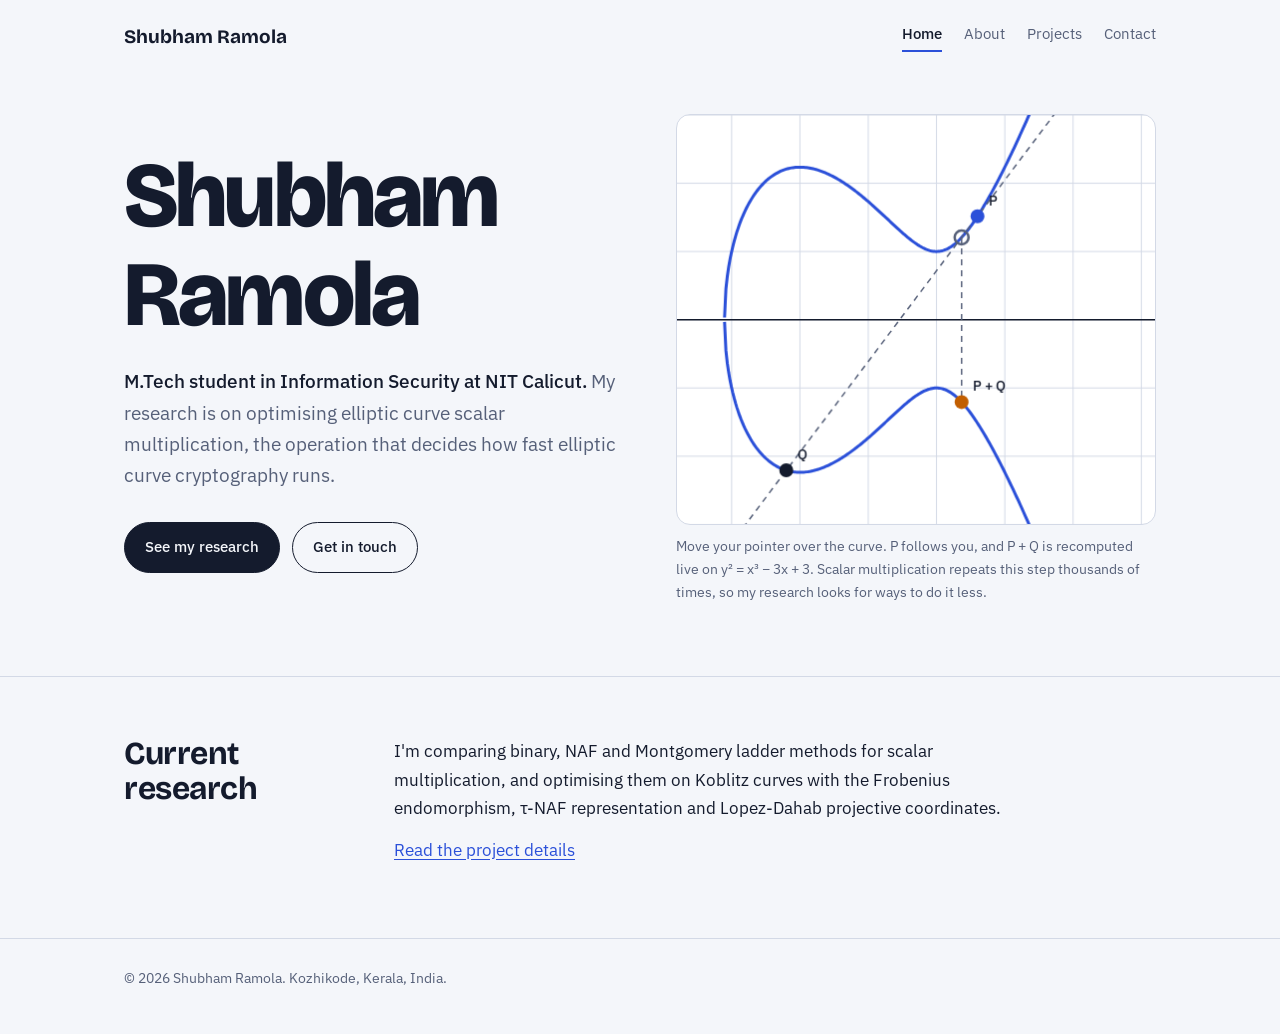
==== index.html @ 7f2e1a7a "Add files via upload" ====
<!DOCTYPE html>
<html lang="en">
<head>
<meta charset="utf-8">
<meta name="viewport" content="width=device-width, initial-scale=1, viewport-fit=cover">
<title>Shubham Ramola | Portfolio</title>
<meta name="description" content="Shubham Ramola, M.Tech CSE (Information Security) at NIT Calicut. Researching elliptic curve scalar multiplication.">
<link rel="icon" href="data:image/svg+xml,<svg xmlns='http://www.w3.org/2000/svg' viewBox='0 0 100 100'><text y='.9em' font-size='90'>🔐</text></svg>">
<link rel="preconnect" href="https://fonts.googleapis.com">
<link rel="preconnect" href="https://fonts.gstatic.com" crossorigin>
<link href="https://fonts.googleapis.com/css2?family=Bricolage+Grotesque:wght@500;700;800&family=IBM+Plex+Sans:wght@400;500&display=swap" rel="stylesheet">
<link rel="stylesheet" href="style.css">
</head>
<body>
<div class="wrap"><nav><b>Shubham Ramola</b><div><a href="index.html" aria-current="page">Home</a><a href="about.html">About</a><a href="projects.html">Projects</a><a href="contact.html">Contact</a></div></nav></div>
<div class="wrap"><header class="hero">
  <div>
    <h1>Shubham Ramola</h1>
    <p><strong>M.Tech student in Information Security at NIT Calicut.</strong> My research is on optimising elliptic curve scalar multiplication, the operation that decides how fast elliptic curve cryptography runs.</p>
    <div class="btns"><a class="btn fill" href="projects.html">See my research</a><a class="btn" href="contact.html">Get in touch</a></div>
  </div>
  <figure>
    <canvas id="c" role="img" aria-label="Interactive elliptic curve showing point addition"></canvas>
    <figcaption>Move your pointer over the curve. P follows you, and P + Q is recomputed live on y² = x³ − 3x + 3. Scalar multiplication repeats this step thousands of times, so my research looks for ways to do it less.</figcaption>
  </figure>
</header></div>
<section><div class="wrap"><h2>Current research</h2><div class="body">
  <p>I'm comparing binary, NAF and Montgomery ladder methods for scalar multiplication, and optimising them on Koblitz curves with the Frobenius endomorphism, τ-NAF representation and Lopez-Dahab projective coordinates.</p>
  <p><a href="projects.html">Read the project details</a></p>
</div></div></section>
<footer><div class="wrap">© 2026 Shubham Ramola. Kozhikode, Kerala, India.</div></footer>
<script src="main.js"></script>
</body>
</html>
---- style.css ----
:root{--bg:#F4F6FA;--surf:#FFFFFF;--ink:#141B2D;--mute:#566079;--line:#D3D9E6;--acc:#2B50D9;--hi:#C25E00}
@media (prefers-color-scheme:dark){:root:not([data-theme="light"]){--bg:#0E1320;--surf:#151C2E;--ink:#E6EAF5;--mute:#98A2BA;--line:#27314B;--acc:#86A3FF;--hi:#F5A623}}
:root[data-theme="dark"]{--bg:#0E1320;--surf:#151C2E;--ink:#E6EAF5;--mute:#98A2BA;--line:#27314B;--acc:#86A3FF;--hi:#F5A623}
*{box-sizing:border-box}
html{scroll-behavior:smooth}
body{margin:0;background:var(--bg);color:var(--ink);font:400 17px/1.65 "IBM Plex Sans",system-ui,sans-serif;-webkit-font-smoothing:antialiased}
a{color:var(--acc);text-underline-offset:3px}
a:focus-visible{outline:3px solid var(--hi);outline-offset:3px;border-radius:3px}
h1,h2,h3{font-family:"Bricolage Grotesque","IBM Plex Sans",sans-serif;line-height:1.08;margin:0}
.wrap{max-width:1080px;margin:0 auto;padding:0 24px}
nav{display:flex;justify-content:space-between;align-items:center;padding:22px 0;gap:16px;flex-wrap:wrap}
nav b{font:700 19px "Bricolage Grotesque",sans-serif}
nav div{display:flex;gap:22px}
nav a{color:var(--mute);text-decoration:none;font-size:15px;padding-bottom:3px}
nav a:hover{color:var(--ink)}
nav a[aria-current]{color:var(--ink);font-weight:500;border-bottom:2px solid var(--acc)}
.hero{display:grid;grid-template-columns:1.05fr 1fr;gap:48px;align-items:center;padding:40px 0 72px}
.hero h1{font-size:clamp(46px,7.4vw,92px);font-weight:800;letter-spacing:-.03em}
.hero p{max-width:30em;color:var(--mute);margin:22px 0 0;font-size:19px}
.hero p strong{color:var(--ink);font-weight:500}
.pagehead{padding:36px 0 44px}
.pagehead h1{font-size:clamp(38px,6vw,64px);font-weight:800;letter-spacing:-.03em}
.pagehead p{color:var(--mute);max-width:34em;margin:14px 0 0;font-size:19px}
.btns{display:flex;gap:12px;margin-top:30px;flex-wrap:wrap}
.btn{display:inline-block;padding:12px 20px;border:1.5px solid var(--ink);border-radius:999px;color:var(--ink);text-decoration:none;font-weight:500;font-size:15px}
.btn.fill{background:var(--ink);color:var(--bg)}
.btn:hover{border-color:var(--acc)}
figure{margin:0}
#c{width:100%;aspect-ratio:7/6;display:block;background:var(--surf);border:1px solid var(--line);border-radius:14px;cursor:crosshair;touch-action:pan-y}
figcaption{font-size:14px;color:var(--mute);margin-top:10px}
section{padding:60px 0;border-top:1px solid var(--line)}
section>.wrap{display:grid;grid-template-columns:230px 1fr;gap:40px}
h2{font-size:32px;font-weight:700;letter-spacing:-.015em}
.body>*:first-child{margin-top:0}
.body p{max-width:38em;margin:0 0 14px}
.tl{display:grid;grid-template-columns:130px 1fr;gap:6px 24px;margin:0 0 8px;padding-left:18px;border-left:2px solid var(--line)}
.tl .y{color:var(--mute);font-size:15px;padding-top:2px}
.tl h3{font-size:20px;font-weight:700}
.tl p{margin:2px 0 22px;color:var(--mute)}
.proj{padding:0 0 28px;margin:0 0 28px;border-bottom:1px solid var(--line)}
.proj:last-child{border:0;margin:0}
.proj h3{font-size:24px;font-weight:700;display:flex;gap:12px;align-items:baseline;flex-wrap:wrap}
.proj .t{font:400 14px "IBM Plex Sans",sans-serif;color:var(--mute)}
.proj ul{margin:12px 0 0;padding-left:20px;max-width:40em}
.proj li{margin:5px 0}
dl{display:grid;grid-template-columns:150px 1fr;gap:14px 24px;margin:0}
dt{font-weight:500}
dd{margin:0;color:var(--mute)}
.big{font:700 clamp(26px,4vw,40px)/1.15 "Bricolage Grotesque",sans-serif;letter-spacing:-.02em;max-width:18em;margin-bottom:22px}
.links{display:flex;gap:12px;flex-wrap:wrap}
footer{padding:28px 0 44px;color:var(--mute);font-size:14px;border-top:1px solid var(--line)}
@media (max-width:820px){.hero{grid-template-columns:1fr;gap:32px}section>.wrap{grid-template-columns:1fr;gap:20px}.tl{grid-template-columns:1fr;gap:0}.tl .y{margin-top:4px}dl{grid-template-columns:1fr;gap:2px}dd{margin-bottom:12px}}
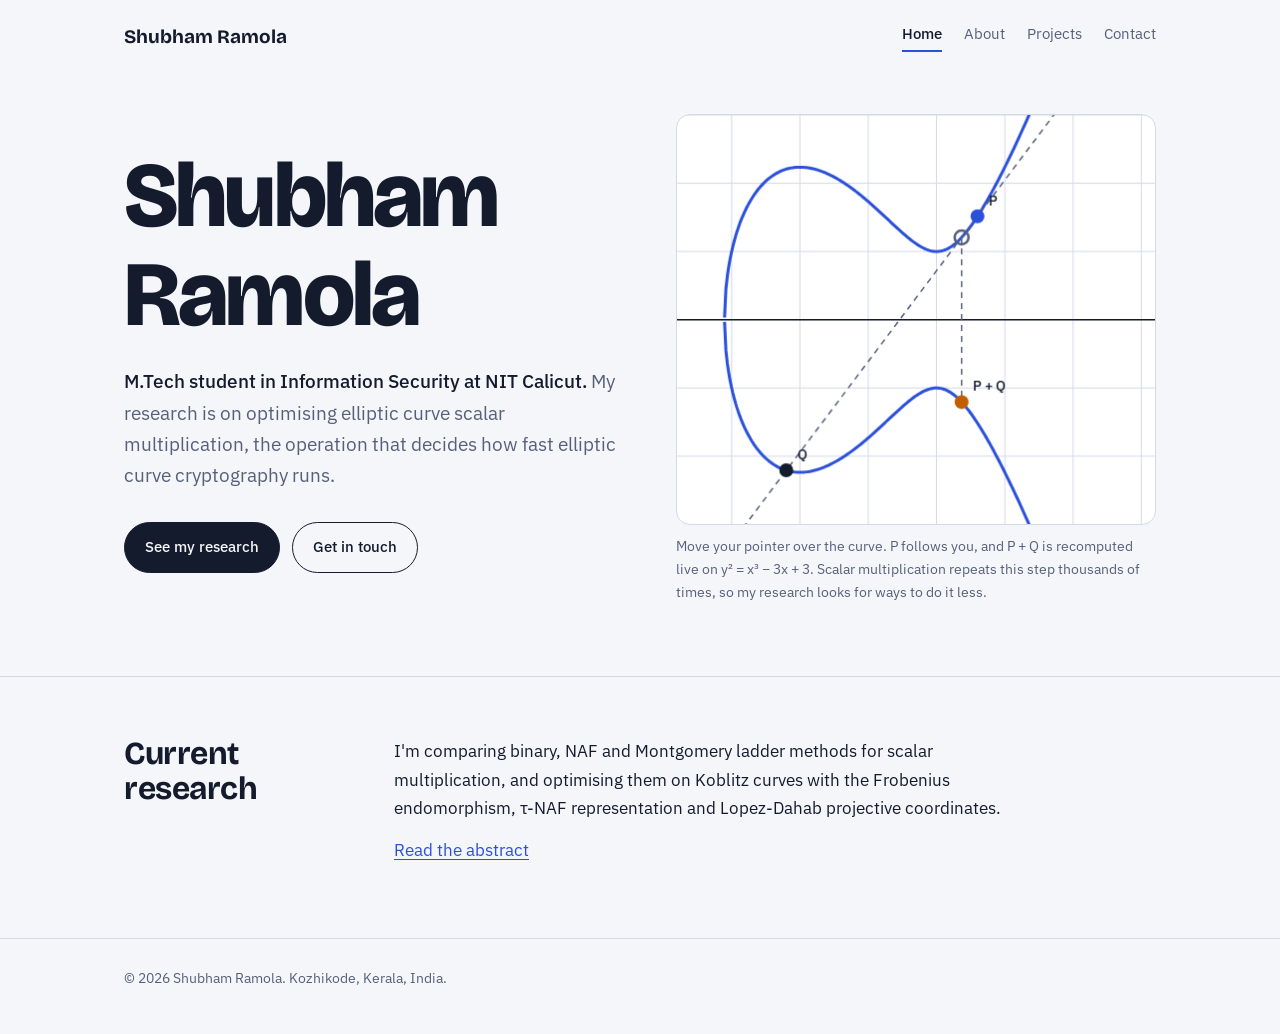
==== commit dad371bc: "add files via upload" ====
--- a/index.html
+++ b/index.html
@@ -26,7 +26,7 @@
 </header></div>
 <section><div class="wrap"><h2>Current research</h2><div class="body">
   <p>I'm comparing binary, NAF and Montgomery ladder methods for scalar multiplication, and optimising them on Koblitz curves with the Frobenius endomorphism, τ-NAF representation and Lopez-Dahab projective coordinates.</p>
-  <p><a href="projects.html">Read the project details</a></p>
+  <p><a href="projects.html#abstract">Read the abstract</a></p>
 </div></div></section>
 <footer><div class="wrap">© 2026 Shubham Ramola. Kozhikode, Kerala, India.</div></footer>
 <script src="main.js"></script>
--- a/style.css
+++ b/style.css
@@ -43,6 +43,12 @@
 .proj .t{font:400 14px "IBM Plex Sans",sans-serif;color:var(--mute)}
 .proj ul{margin:12px 0 0;padding-left:20px;max-width:40em}
 .proj li{margin:5px 0}
+.abstract{margin:20px 0 0;padding:4px 0 4px 20px;border-left:3px solid var(--acc);max-width:42em}
+.abstract h4{font:700 20px "Bricolage Grotesque",sans-serif;margin:0 0 10px}
+.abstract p{margin:0 0 12px;font-size:16px}
+.abstract .kw{color:var(--mute)}
+.abstract .kw strong{color:var(--ink);font-weight:500}
+html{scroll-padding-top:16px}
 dl{display:grid;grid-template-columns:150px 1fr;gap:14px 24px;margin:0}
 dt{font-weight:500}
 dd{margin:0;color:var(--mute)}
